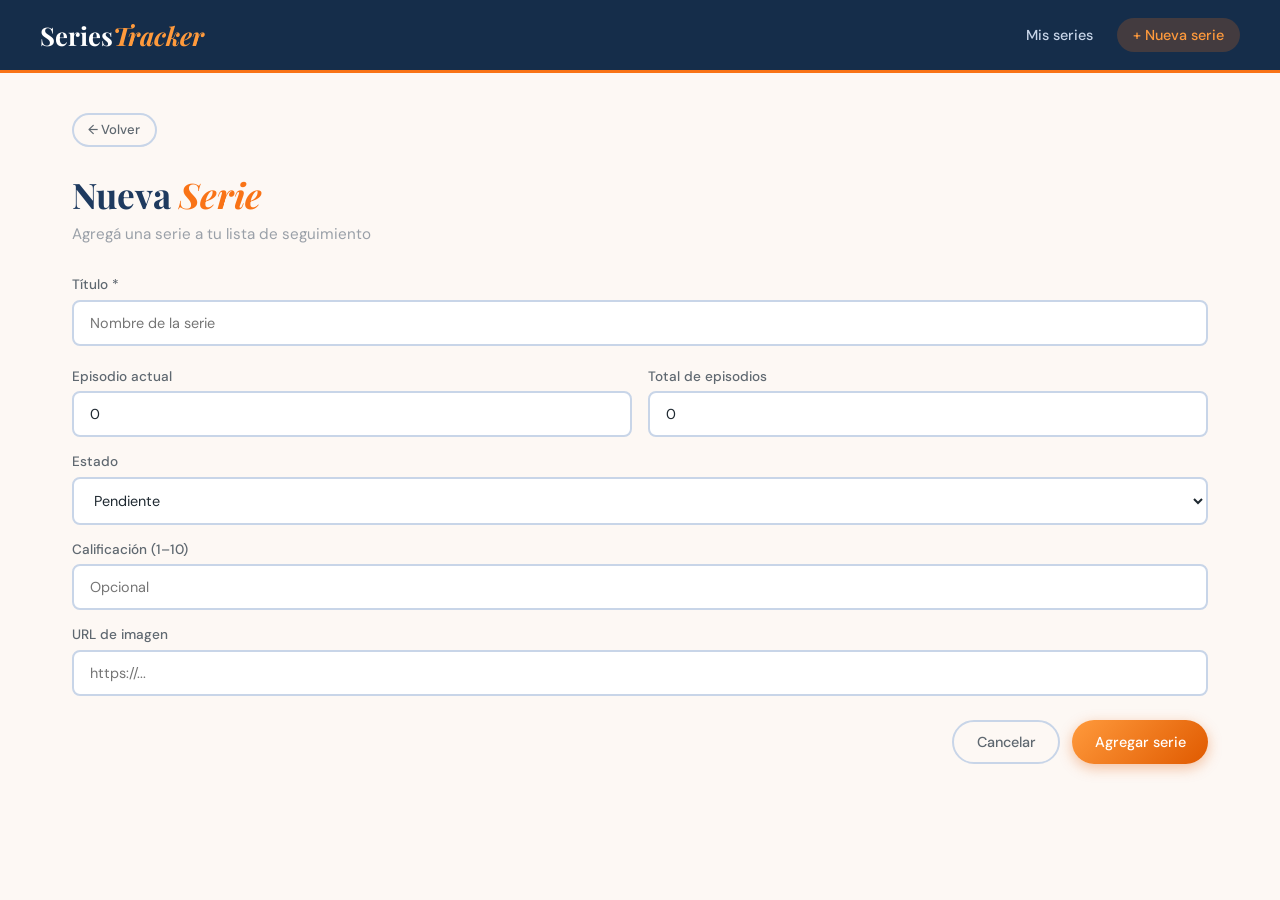
==== crear.html @ 0eeaacb4 "Se añade la vista para crear una nueva serie (aun no funcional)." ====
<!DOCTYPE html>
<html lang="es">
<head>
  <meta charset="UTF-8">
  <meta name="viewport" content="width=device-width, initial-scale=1.0">
  <title>Nueva serie — Series Tracker</title>
  <link rel="preconnect" href="https://fonts.googleapis.com">
  <link href="https://fonts.googleapis.com/css2?family=Playfair+Display:ital,wght@0,700;1,400&family=DM+Sans:wght@300;400;500&display=swap" rel="stylesheet">
  <link rel="stylesheet" href="css/styles.css">
</head>
<body>

  <header class="header">
    <div class="header-inner">
      <a href="index.html" class="logo">Series<span>Tracker</span></a>
      <nav class="nav">
        <a href="index.html">Mis series</a>
        <a href="crear.html" class="active">+ Nueva serie</a>
      </nav>
    </div>
  </header>

  <main class="main">

    <a href="index.html" class="btn btn-ghost btn-sm" style="margin-bottom:1.5rem;display:inline-flex">← Volver</a>

    <h1 class="page-title">Nueva <em>Serie</em></h1>
    <p class="page-subtitle">Agregá una serie a tu lista de seguimiento</p>

    <div class="page-card">
      <form id="crear-form">

        <div class="form-group">
          <label class="form-label">Título *</label>
          <input class="form-input" id="titulo" type="text" placeholder="Nombre de la serie">
          <span class="form-error" id="titulo-error"></span>
        </div>

        <div class="form-row">
          <div class="form-group">
            <label class="form-label">Episodio actual</label>
            <input class="form-input" id="episodio-actual" type="number" min="0" value="0">
          </div>
          <div class="form-group">
            <label class="form-label">Total de episodios</label>
            <input class="form-input" id="total-episodios" type="number" min="0" value="0">
          </div>
        </div>

        <div class="form-group">
          <label class="form-label">Estado</label>
          <select class="form-select" id="estado">
            <option value="pendiente">Pendiente</option>
            <option value="viendo">Viendo</option>
            <option value="completada">Completada</option>
          </select>
        </div>

        <div class="form-group">
          <label class="form-label">Calificación (1–10)</label>
          <input class="form-input" id="calificacion" type="number" min="1" max="10" step="0.1" placeholder="Opcional">
        </div>

        <div class="form-group">
          <label class="form-label">URL de imagen</label>
          <input class="form-input" id="imagen" type="url" placeholder="https://...">
          <div id="imagen-preview" style="margin-top:0.75rem;display:none">
            <img id="imagen-preview-img" src="" alt="Preview" style="width:100%;max-height:200px;object-fit:cover;border-radius:8px;border:2px solid var(--navy-100)">
          </div>
        </div>

        <div class="form-actions">
          <a href="index.html" class="btn btn-ghost">Cancelar</a>
          <button type="submit" class="btn btn-primary">Agregar serie</button>
        </div>

      </form>
    </div>

  </main>

  <div class="toast-container" id="toast-container"></div>

  <script src="js/api.js"></script>
  <script src="js/crear.js"></script>
</body>
</html>
---- css/styles.css ----
@import url('https://fonts.googleapis.com/css2?family=Playfair+Display:ital,wght@0,700;1,400&family=DM+Sans:wght@300;400;500&display=swap');

/* ── Variables ── */
:root {
  --orange-50:  #fff4ed;
  --orange-100: #ffe0c2;
  --orange-200: #ffbf80;
  --orange-300: #ff9a3c;
  --orange-400: #f97316;
  --orange-500: #e05a00;
  --orange-600: #b84500;

  --navy-50:  #eef2f8;
  --navy-100: #c8d5e8;
  --navy-200: #91aad1;
  --navy-300: #5a7fb8;
  --navy-400: #1e3a5f;
  --navy-500: #152d4a;
  --navy-600: #0d1e33;

  --cream:    #fdf8f4;
  --white:    #ffffff;
  --gray-400: #9aa0a8;
  --gray-600: #5f6870;
  --gray-800: #1e2830;

  --shadow-sm: 0 2px 8px rgba(30, 58, 95, 0.08);
  --radius:    16px;
  --radius-sm: 8px;
  --transition: 0.25s cubic-bezier(0.4, 0, 0.2, 1);
}

/* ── Reset mínimo ── */
*, *::before, *::after { box-sizing: border-box; margin: 0; padding: 0; }

body {
  font-family: 'DM Sans', sans-serif;
  background: var(--cream);
  color: var(--gray-800);
  min-height: 100vh;
}

/* ── Header ── */
.header {
  background: var(--navy-500);
  border-bottom: 3px solid var(--orange-400);
  padding: 0 2rem;
}

.header-inner {
  max-width: 1200px;
  margin: 0 auto;
  display: flex;
  align-items: center;
  justify-content: space-between;
  height: 70px;
}

.logo {
  font-family: 'Playfair Display', serif;
  font-size: 1.6rem;
  font-weight: 700;
  color: var(--white);
  text-decoration: none;
}

.logo span { font-style: italic; color: var(--orange-300); }

.nav { display: flex; gap: 0.5rem; }

.nav a {
  font-size: 0.9rem;
  font-weight: 500;
  color: var(--navy-100);
  text-decoration: none;
  padding: 0.5rem 1rem;
  border-radius: 999px;
  transition: background var(--transition), color var(--transition);
}

.nav a:hover, .nav a.active {
  background: rgba(249, 115, 22, 0.2);
  color: var(--orange-300);
}

/* ── Main ── */
.main {
  max-width: 1200px;
  margin: 0 auto;
  padding: 2.5rem 2rem;
}

.page-title {
  font-family: 'Playfair Display', serif;
  font-size: 2.2rem;
  font-weight: 700;
  margin-bottom: 0.4rem;
  color: var(--navy-400);
}

.page-title em { font-style: italic; color: var(--orange-400); }

.page-subtitle {
  font-size: 0.95rem;
  color: var(--gray-400);
  margin-bottom: 2rem;
}

/* ── Botones ── */
.btn {
  display: inline-flex;
  align-items: center;
  gap: 0.4rem;
  padding: 0.7rem 1.4rem;
  border-radius: 999px;
  font-family: 'DM Sans', sans-serif;
  font-size: 0.9rem;
  font-weight: 500;
  cursor: pointer;
  border: none;
  text-decoration: none;
  transition: transform var(--transition), box-shadow var(--transition);
}

.btn-primary {
  background: linear-gradient(135deg, var(--orange-300), var(--orange-500));
  color: var(--white);
  box-shadow: 0 4px 14px rgba(224, 90, 0, 0.35);
}

.btn-secondary {
  background: var(--orange-50);
  color: var(--orange-500);
  border: 2px solid var(--orange-100);
}

.btn-ghost {
  background: transparent;
  color: var(--gray-600);
  border: 2px solid var(--navy-100);
}

.btn-danger {
  background: #fff0f0;
  color: #e05555;
  border: 2px solid #ffd0d0;
}

.btn-sm { padding: 0.4rem 0.9rem; font-size: 0.82rem; }

/* ── Badges de estado ── */
.estado-badge {
  padding: 0.25rem 0.75rem;
  border-radius: 999px;
  font-size: 0.75rem;
  font-weight: 500;
}

.estado-viendo     { background: rgba(249, 115, 22, 0.15); color: #b84500; }
.estado-completada { background: rgba(30, 58, 95, 0.12);   color: #152d4a; }
.estado-pendiente  { background: rgba(154, 160, 168, 0.2); color: #5f6870; }

/* ── Search input ── */
.search-wrapper { position: relative; }

.search-wrapper svg {
  position: absolute;
  left: 14px;
  top: 50%;
  transform: translateY(-50%);
  color: var(--gray-400);
  pointer-events: none;
}

.search-input {
  width: 100%;
  padding: 0.7rem 1rem 0.7rem 2.8rem;
  border: 2px solid var(--navy-100);
  border-radius: 999px;
  font-family: 'DM Sans', sans-serif;
  font-size: 0.9rem;
  background: var(--white);
  color: var(--gray-800);
  outline: none;
  transition: border-color var(--transition);
}

.search-input:focus { border-color: var(--orange-300); }

/* ── Card demo ── */
.card-title {
  font-family: 'Playfair Display', serif;
  font-size: 1.1rem;
  font-weight: 700;
  color: var(--navy-400);
}

.progress-bar {
  height: 8px;
  background: var(--navy-100);
  border-radius: 999px;
  overflow: hidden;
}

.progress-fill {
  height: 100%;
  border-radius: 999px;
  background: linear-gradient(90deg, var(--orange-300), var(--orange-500));
}

/* ── Toolbar ── */
.toolbar {
  display: flex;
  gap: 1rem;
  align-items: center;
  flex-wrap: wrap;
  margin-bottom: 2rem;
}

.select-input {
  padding: 0.7rem 1rem;
  border: 2px solid var(--navy-100);
  border-radius: 999px;
  font-family: 'DM Sans', sans-serif;
  font-size: 0.9rem;
  background: var(--white);
  color: var(--gray-800);
  cursor: pointer;
  outline: none;
  transition: border-color var(--transition);
}

.select-input:focus { border-color: var(--orange-300); }

/* ── Cards grid ── */
.cards-grid {
  display: grid;
  grid-template-columns: repeat(auto-fill, minmax(280px, 1fr));
  gap: 1.5rem;
}

/* ── Serie card ── */
.serie-card {
  background: var(--white);
  border-radius: var(--radius);
  border: 2px solid var(--navy-100);
  box-shadow: var(--shadow-sm);
  overflow: hidden;
  display: flex;
  flex-direction: column;
  transition: transform var(--transition), box-shadow var(--transition);
  animation: fadeUp 0.35s ease both;
}

.serie-card:hover {
  transform: translateY(-4px);
  box-shadow: 0 8px 24px rgba(30, 58, 95, 0.14);
}

@keyframes fadeUp {
  from { opacity: 0; transform: translateY(16px); }
  to   { opacity: 1; transform: translateY(0); }
}

.card-image {
  width: 100%;
  height: 180px;
  position: relative;
  overflow: hidden;
  background: var(--navy-50);
}

.card-image img {
  width: 100%;
  height: 100%;
  object-fit: cover;
}

.card-img-placeholder {
  width: 100%;
  height: 100%;
  display: flex;
  align-items: center;
  justify-content: center;
  font-size: 3.5rem;
  background: linear-gradient(135deg, var(--navy-50), var(--navy-100));
}

.estado-badge {
  position: absolute;
  top: 10px;
  right: 10px;
}

.card-body {
  padding: 1.1rem;
  flex: 1;
  display: flex;
  flex-direction: column;
  gap: 0.7rem;
}

/* ── Progress ── */
.progress-section { display: flex; flex-direction: column; gap: 0.3rem; }

.progress-label {
  display: flex;
  justify-content: space-between;
  font-size: 0.78rem;
  color: var(--gray-400);
}

/* ── Episodio controls ── */
.episodio-controls {
  display: flex;
  align-items: center;
  gap: 0.5rem;
}

.episodio-controls span {
  font-size: 0.82rem;
  color: var(--gray-400);
  flex: 1;
  text-align: center;
}

.card-rating {
  font-size: 0.85rem;
  color: var(--gray-400);
}

/* ── Card footer ── */
.card-footer {
  padding: 0.8rem 1.1rem;
  border-top: 2px solid var(--navy-50);
  display: flex;
  gap: 0.5rem;
  justify-content: flex-end;
}

/* ── Empty state ── */
.empty-state {
  text-align: center;
  padding: 5rem 2rem;
  color: var(--gray-400);
  grid-column: 1 / -1;
}

.empty-state .icon { font-size: 4rem; margin-bottom: 1rem; }
.empty-state p { font-size: 1rem; margin-bottom: 1.5rem; }

/* ── Paginación ── */
.pagination {
  display: flex;
  align-items: center;
  justify-content: center;
  gap: 0.5rem;
  margin-top: 2.5rem;
}

.page-btn {
  width: 38px;
  height: 38px;
  border-radius: 50%;
  border: 2px solid var(--navy-100);
  background: var(--white);
  color: var(--gray-600);
  font-family: 'DM Sans', sans-serif;
  font-size: 0.9rem;
  cursor: pointer;
  display: flex;
  align-items: center;
  justify-content: center;
  transition: all var(--transition);
}

.page-btn:hover { background: var(--navy-50); color: var(--navy-400); border-color: var(--navy-300); }
.page-btn.active { background: var(--navy-400); color: var(--white); border-color: var(--navy-400); }
.page-btn:disabled { opacity: 0.4; cursor: not-allowed; }

/* ── Modal ── */
.modal-overlay {
  position: fixed;
  inset: 0;
  background: rgba(21, 45, 74, 0.5);
  backdrop-filter: blur(4px);
  z-index: 200;
  display: flex;
  align-items: center;
  justify-content: center;
  padding: 1rem;
  opacity: 0;
  pointer-events: none;
  transition: opacity var(--transition);
}

.modal-overlay.open {
  opacity: 1;
  pointer-events: all;
}

.modal {
  background: var(--white);
  border-radius: var(--radius);
  border: 2px solid var(--navy-100);
  box-shadow: 0 16px 48px rgba(21, 45, 74, 0.2);
  width: 100%;
  max-width: 500px;
  max-height: 90vh;
  overflow-y: auto;
  transform: translateY(20px);
  transition: transform var(--transition);
}

.modal-overlay.open .modal { transform: translateY(0); }

.modal-header {
  padding: 1.5rem 1.5rem 0;
  display: flex;
  align-items: center;
  justify-content: space-between;
}

.modal-title {
  font-family: 'Playfair Display', serif;
  font-size: 1.4rem;
  font-weight: 700;
  color: var(--navy-400);
}

.modal-close {
  background: var(--navy-50);
  border: none;
  color: var(--gray-600);
  width: 34px;
  height: 34px;
  border-radius: 50%;
  cursor: pointer;
  font-size: 1rem;
  display: flex;
  align-items: center;
  justify-content: center;
  transition: background var(--transition);
}

.modal-close:hover { background: var(--navy-100); color: var(--navy-400); }

.modal-body { padding: 1.5rem; }

/* ── Formularios ── */
.form-group { display: flex; flex-direction: column; gap: 0.4rem; margin-bottom: 1rem; }

.form-label { font-size: 0.85rem; font-weight: 500; color: var(--gray-600); }

.form-input, .form-select {
  padding: 0.75rem 1rem;
  border: 2px solid var(--navy-100);
  border-radius: var(--radius-sm);
  font-family: 'DM Sans', sans-serif;
  font-size: 0.9rem;
  color: var(--gray-800);
  background: var(--white);
  outline: none;
  transition: border-color var(--transition), box-shadow var(--transition);
  width: 100%;
}

.form-input:focus, .form-select:focus {
  border-color: var(--orange-300);
  box-shadow: 0 0 0 4px rgba(249, 115, 22, 0.1);
}

.form-row { display: grid; grid-template-columns: 1fr 1fr; gap: 1rem; }

.form-error { font-size: 0.8rem; color: #e05555; }

.form-actions {
  display: flex;
  gap: 0.75rem;
  justify-content: flex-end;
  margin-top: 1.5rem;
}

/* ── Toasts ── */
.toast-container {
  position: fixed;
  bottom: 1.5rem;
  right: 1.5rem;
  z-index: 999;
  display: flex;
  flex-direction: column;
  gap: 0.5rem;
}

.toast {
  background: var(--white);
  border: 2px solid var(--navy-100);
  border-radius: var(--radius-sm);
  padding: 0.8rem 1.2rem;
  font-size: 0.88rem;
  color: var(--gray-800);
  box-shadow: 0 8px 24px rgba(30, 58, 95, 0.14);
  animation: slideIn 0.3s ease;
}

.toast.success { border-color: #b8f0cc; background: #f0fff5; color: #1a6b35; }
.toast.error   { border-color: #ffd0d0; background: #fff5f5; color: #b03030; }

@keyframes slideIn {
  from { opacity: 0; transform: translateX(20px); }
  to   { opacity: 1; transform: translateX(0); }
}
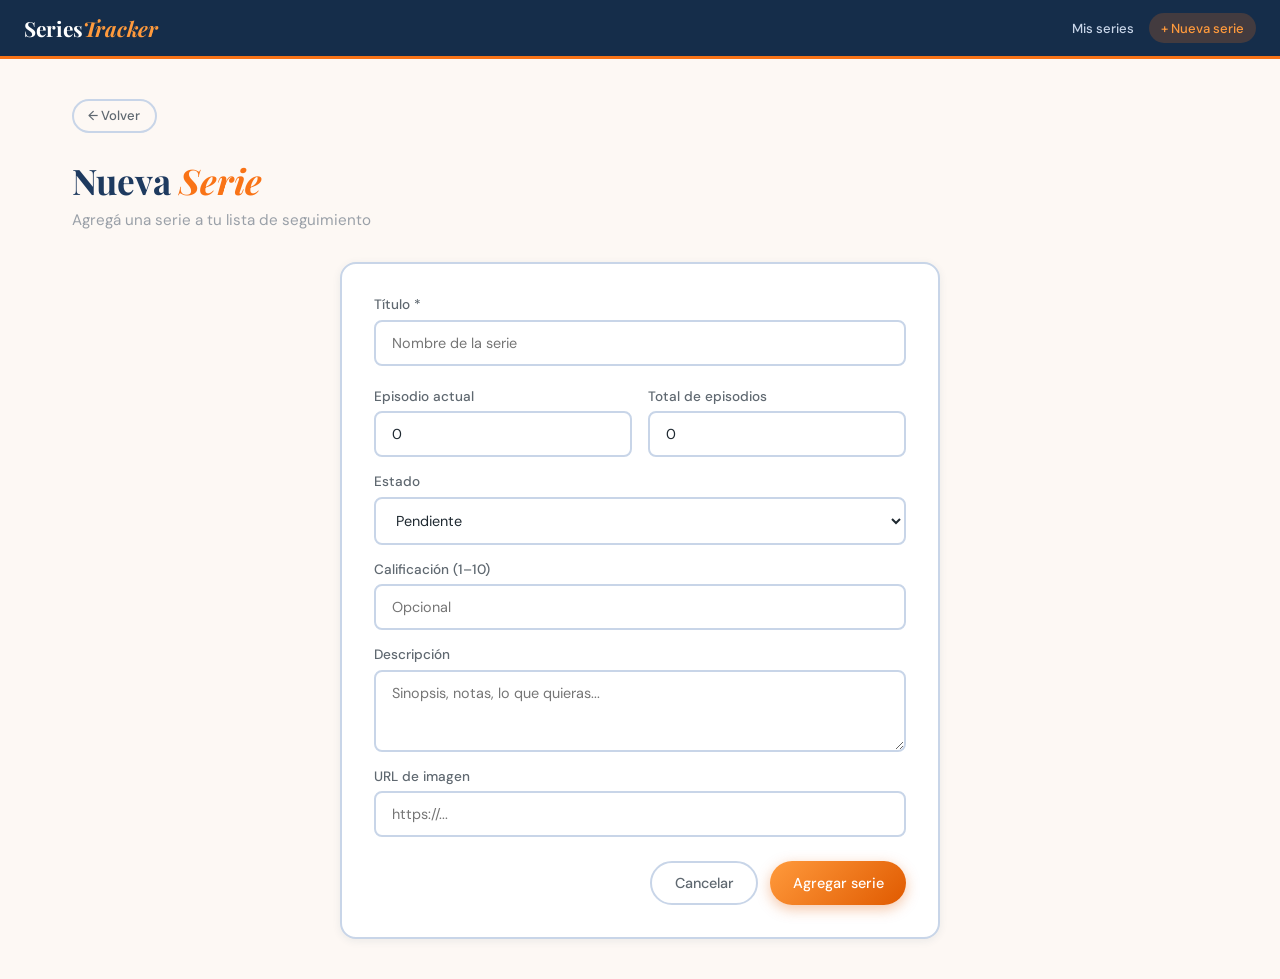
==== commit 887ad363: "Se agrega la descripción a las series." ====
--- a/crear.html
+++ b/crear.html
@@ -62,6 +62,11 @@
         </div>
 
         <div class="form-group">
+          <label class="form-label">Descripción</label>
+          <textarea class="form-input" id="descripcion" rows="3" placeholder="Sinopsis, notas, lo que quieras..." style="resize:vertical"></textarea>
+        </div>
+
+        <div class="form-group">
           <label class="form-label">URL de imagen</label>
           <input class="form-input" id="imagen" type="url" placeholder="https://...">
           <div id="imagen-preview" style="margin-top:0.75rem;display:none">
--- a/css/styles.css
+++ b/css/styles.css
@@ -1,6 +1,5 @@
 @import url('https://fonts.googleapis.com/css2?family=Playfair+Display:ital,wght@0,700;1,400&family=DM+Sans:wght@300;400;500&display=swap');
 
-/* ── Variables ── */
 :root {
   --orange-50:  #fff4ed;
   --orange-100: #ffe0c2;
@@ -30,51 +29,58 @@
   --transition: 0.25s cubic-bezier(0.4, 0, 0.2, 1);
 }
 
-/* ── Reset mínimo ── */
 *, *::before, *::after { box-sizing: border-box; margin: 0; padding: 0; }
+
+html { overflow-x: hidden; }
 
 body {
   font-family: 'DM Sans', sans-serif;
   background: var(--cream);
   color: var(--gray-800);
   min-height: 100vh;
+  overflow-x: hidden;
 }
 
 /* ── Header ── */
 .header {
   background: var(--navy-500);
   border-bottom: 3px solid var(--orange-400);
-  padding: 0 2rem;
+  width: 100vw;
+  box-sizing: border-box;
+  padding: 0 1.5rem;
 }
 
 .header-inner {
-  max-width: 1200px;
-  margin: 0 auto;
   display: flex;
   align-items: center;
   justify-content: space-between;
-  height: 70px;
+  height: 56px;
+  gap: 1rem;
+  width: 100%;
 }
 
 .logo {
   font-family: 'Playfair Display', serif;
-  font-size: 1.6rem;
+  font-size: 1.3rem;
   font-weight: 700;
   color: var(--white);
   text-decoration: none;
+  white-space: nowrap;
+  flex-shrink: 0;
 }
 
 .logo span { font-style: italic; color: var(--orange-300); }
 
-.nav { display: flex; gap: 0.5rem; }
+.nav { display: flex; gap: 0.2rem; flex-shrink: 0; }
 
 .nav a {
-  font-size: 0.9rem;
+  font-size: 0.82rem;
   font-weight: 500;
   color: var(--navy-100);
   text-decoration: none;
-  padding: 0.5rem 1rem;
+  padding: 0.4rem 0.75rem;
   border-radius: 999px;
+  white-space: nowrap;
   transition: background var(--transition), color var(--transition);
 }
 
@@ -90,20 +96,34 @@
   padding: 2.5rem 2rem;
 }
 
-.page-title {
-  font-family: 'Playfair Display', serif;
-  font-size: 2.2rem;
-  font-weight: 700;
-  margin-bottom: 0.4rem;
-  color: var(--navy-400);
-}
-
-.page-title em { font-style: italic; color: var(--orange-400); }
-
-.page-subtitle {
+/* ── Page header row: descripción a la izquierda, count a la derecha ── */
+.page-header-row {
+  display: flex;
+  align-items: baseline;
+  justify-content: space-between;
+  gap: 2rem;
+  margin-bottom: 2rem;
+  width: 100%;
+}
+
+.page-description {
   font-size: 0.95rem;
   color: var(--gray-400);
-  margin-bottom: 2rem;
+  line-height: 1.55;
+  flex: 1;
+}
+
+.page-description em {
+  font-style: italic;
+  color: var(--orange-400);
+  font-weight: 500;
+}
+
+.page-count {
+  font-size: 0.88rem;
+  color: var(--gray-400);
+  white-space: nowrap;
+  flex-shrink: 0;
 }
 
 /* ── Botones ── */
@@ -150,17 +170,31 @@
 
 /* ── Badges de estado ── */
 .estado-badge {
-  padding: 0.25rem 0.75rem;
+  padding: 0.28rem 0.85rem;
   border-radius: 999px;
   font-size: 0.75rem;
-  font-weight: 500;
-}
-
-.estado-viendo     { background: rgba(249, 115, 22, 0.15); color: #b84500; }
-.estado-completada { background: rgba(30, 58, 95, 0.12);   color: #152d4a; }
-.estado-pendiente  { background: rgba(154, 160, 168, 0.2); color: #5f6870; }
-
-/* ── Search input ── */
+  font-weight: 600;
+  letter-spacing: 0.02em;
+  text-transform: capitalize;
+}
+
+.estado-viendo {
+  background: linear-gradient(135deg, var(--orange-300), var(--orange-500));
+  color: #fff;
+}
+
+.estado-completada {
+  background: var(--navy-500);
+  color: var(--orange-200);
+}
+
+.estado-pendiente {
+  background: var(--orange-50);
+  color: var(--orange-600);
+  border: 1.5px solid var(--orange-200);
+}
+
+/* ── Search ── */
 .search-wrapper { position: relative; }
 
 .search-wrapper svg {
@@ -187,14 +221,38 @@
 
 .search-input:focus { border-color: var(--orange-300); }
 
-/* ── Card demo ── */
-.card-title {
-  font-family: 'Playfair Display', serif;
-  font-size: 1.1rem;
-  font-weight: 700;
-  color: var(--navy-400);
-}
-
+/* ── Toolbar ── */
+.toolbar {
+  display: flex;
+  gap: 1rem;
+  align-items: center;
+  flex-wrap: wrap;
+  margin-bottom: 2rem;
+}
+
+/* Selects — custom arrow, appearance:none para que el border-radius funcione */
+.select-input {
+  padding: 0.68rem 2.6rem 0.68rem 1.1rem;
+  min-width: 175px;
+  border: 2px solid var(--navy-100);
+  border-radius: 999px;
+  font-family: 'DM Sans', sans-serif;
+  font-size: 0.9rem;
+  background-color: var(--white);
+  background-image: url("data:image/svg+xml,%3Csvg xmlns='http://www.w3.org/2000/svg' width='12' height='8' viewBox='0 0 12 8'%3E%3Cpath d='M1 1l5 5 5-5' stroke='%239aa0a8' stroke-width='1.8' fill='none' stroke-linecap='round' stroke-linejoin='round'/%3E%3C/svg%3E");
+  background-repeat: no-repeat;
+  background-position: right 1rem center;
+  color: var(--gray-800);
+  cursor: pointer;
+  outline: none;
+  transition: border-color var(--transition);
+  appearance: none;
+  -webkit-appearance: none;
+}
+
+.select-input:focus { border-color: var(--orange-300); }
+
+/* ── Progress ── */
 .progress-bar {
   height: 8px;
   background: var(--navy-100);
@@ -207,30 +265,6 @@
   border-radius: 999px;
   background: linear-gradient(90deg, var(--orange-300), var(--orange-500));
 }
-
-/* ── Toolbar ── */
-.toolbar {
-  display: flex;
-  gap: 1rem;
-  align-items: center;
-  flex-wrap: wrap;
-  margin-bottom: 2rem;
-}
-
-.select-input {
-  padding: 0.7rem 1rem;
-  border: 2px solid var(--navy-100);
-  border-radius: 999px;
-  font-family: 'DM Sans', sans-serif;
-  font-size: 0.9rem;
-  background: var(--white);
-  color: var(--gray-800);
-  cursor: pointer;
-  outline: none;
-  transition: border-color var(--transition);
-}
-
-.select-input:focus { border-color: var(--orange-300); }
 
 /* ── Cards grid ── */
 .cards-grid {
@@ -300,7 +334,13 @@
   gap: 0.7rem;
 }
 
-/* ── Progress ── */
+.card-title {
+  font-family: 'Playfair Display', serif;
+  font-size: 1.1rem;
+  font-weight: 700;
+  color: var(--navy-400);
+}
+
 .progress-section { display: flex; flex-direction: column; gap: 0.3rem; }
 
 .progress-label {
@@ -310,7 +350,6 @@
   color: var(--gray-400);
 }
 
-/* ── Episodio controls ── */
 .episodio-controls {
   display: flex;
   align-items: center;
@@ -329,7 +368,6 @@
   color: var(--gray-400);
 }
 
-/* ── Card footer ── */
 .card-footer {
   padding: 0.8rem 1.1rem;
   border-top: 2px solid var(--navy-50);
@@ -348,6 +386,7 @@
 
 .empty-state .icon { font-size: 4rem; margin-bottom: 1rem; }
 .empty-state p { font-size: 1rem; margin-bottom: 1.5rem; }
+.empty-state strong { color: var(--navy-400); }
 
 /* ── Paginación ── */
 .pagination {
@@ -394,10 +433,7 @@
   transition: opacity var(--transition);
 }
 
-.modal-overlay.open {
-  opacity: 1;
-  pointer-events: all;
-}
+.modal-overlay.open { opacity: 1; pointer-events: all; }
 
 .modal {
   background: var(--white);
@@ -447,9 +483,8 @@
 
 .modal-body { padding: 1.5rem; }
 
-/* ── Formularios ── */
+/* ── Forms ── */
 .form-group { display: flex; flex-direction: column; gap: 0.4rem; margin-bottom: 1rem; }
-
 .form-label { font-size: 0.85rem; font-weight: 500; color: var(--gray-600); }
 
 .form-input, .form-select {
@@ -471,7 +506,6 @@
 }
 
 .form-row { display: grid; grid-template-columns: 1fr 1fr; gap: 1rem; }
-
 .form-error { font-size: 0.8rem; color: #e05555; }
 
 .form-actions {
@@ -509,4 +543,178 @@
 @keyframes slideIn {
   from { opacity: 0; transform: translateX(20px); }
   to   { opacity: 1; transform: translateX(0); }
+}
+
+/* ── Page card (crear) ── */
+.page-card {
+  background: var(--white);
+  border: 2px solid var(--navy-100);
+  border-radius: var(--radius);
+  padding: 2rem;
+  box-shadow: var(--shadow-sm);
+  max-width: 600px;
+  margin: 0 auto;
+}
+
+/* ── Crear / página interna: título de página ── */
+.page-title {
+  font-family: 'Playfair Display', serif;
+  font-size: 2.2rem;
+  font-weight: 700;
+  margin-bottom: 0.4rem;
+  color: var(--navy-400);
+}
+.page-title em { font-style: italic; color: var(--orange-400); }
+.page-subtitle { font-size: 0.95rem; color: var(--gray-400); margin-bottom: 2rem; }
+
+/* ── Detalle hero ── */
+.detalle-hero {
+  display: grid;
+  grid-template-columns: 220px 1fr;
+  gap: 2rem;
+  background: var(--white);
+  border: 2px solid var(--navy-100);
+  border-radius: var(--radius);
+  padding: 1.75rem;
+  box-shadow: var(--shadow-sm);
+  margin-bottom: 1.5rem;
+}
+
+.detalle-poster {
+  width: 220px;
+  height: 300px;
+  object-fit: cover;
+  border-radius: var(--radius-sm);
+}
+
+.detalle-poster-placeholder {
+  width: 220px;
+  height: 300px;
+  border-radius: var(--radius-sm);
+  background: linear-gradient(135deg, var(--navy-50), var(--navy-100));
+  display: flex;
+  align-items: center;
+  justify-content: center;
+  font-size: 4rem;
+}
+
+.detalle-info {
+  display: flex;
+  flex-direction: column;
+  gap: 0.9rem;
+}
+
+.detalle-titulo {
+  font-family: 'Playfair Display', serif;
+  font-size: 2rem;
+  font-weight: 700;
+  color: var(--navy-400);
+  line-height: 1.2;
+}
+
+.detalle-meta { display: flex; flex-wrap: wrap; gap: 0.5rem; }
+
+.meta-chip {
+  padding: 0.3rem 0.85rem;
+  border-radius: 999px;
+  font-size: 0.8rem;
+  font-weight: 500;
+  background: var(--navy-50);
+  color: var(--navy-400);
+  border: 1px solid var(--navy-100);
+}
+
+.meta-chip.orange {
+  background: var(--orange-50);
+  color: var(--orange-500);
+  border-color: var(--orange-100);
+}
+
+/* ── Detalle controles ── */
+.detalle-controles {
+  background: var(--white);
+  border: 2px solid var(--navy-100);
+  border-radius: var(--radius);
+  padding: 1.5rem;
+  box-shadow: var(--shadow-sm);
+  margin-bottom: 1.5rem;
+}
+
+/* ── Ratings ── */
+.ratings-section {
+  background: var(--white);
+  border: 2px solid var(--navy-100);
+  border-radius: var(--radius);
+  padding: 1.5rem;
+  box-shadow: var(--shadow-sm);
+}
+
+.ratings-section h2 {
+  font-family: 'Playfair Display', serif;
+  font-size: 1.4rem;
+  color: var(--navy-400);
+  margin-bottom: 1.25rem;
+}
+
+.rating-summary {
+  display: flex;
+  align-items: center;
+  gap: 1rem;
+  margin-bottom: 1.5rem;
+  padding: 1rem 1.25rem;
+  background: var(--navy-50);
+  border-radius: var(--radius-sm);
+  border: 1px solid var(--navy-100);
+}
+
+.rating-big {
+  font-family: 'Playfair Display', serif;
+  font-size: 3rem;
+  font-weight: 700;
+  color: var(--orange-400);
+  line-height: 1;
+}
+
+.rating-item {
+  display: flex;
+  align-items: flex-start;
+  justify-content: space-between;
+  gap: 0.75rem;
+  padding: 0.85rem 0;
+  border-bottom: 1px solid var(--navy-50);
+}
+
+.rating-item:last-child { border-bottom: none; }
+
+.rating-item-score {
+  font-weight: 700;
+  color: var(--orange-500);
+  font-size: 1.1rem;
+  min-width: 36px;
+}
+
+.rating-item-comment { font-size: 0.9rem; color: var(--gray-600); flex: 1; }
+
+.rating-item-right {
+  display: flex;
+  flex-direction: column;
+  align-items: flex-end;
+  gap: 0.3rem;
+}
+
+.rating-item-date {
+  font-size: 0.75rem;
+  color: var(--gray-400);
+  white-space: nowrap;
+}
+
+/* ── Responsive ── */
+@media (max-width: 640px) {
+  .main { padding: 1.5rem 1rem; }
+  .page-header-row { flex-direction: column; gap: 0.5rem; }
+  .toolbar { flex-direction: column; align-items: stretch; }
+  .form-row { grid-template-columns: 1fr; }
+  .detalle-hero { grid-template-columns: 1fr; }
+  .detalle-poster, .detalle-poster-placeholder { width: 100%; height: 220px; }
+  .select-input { min-width: unset; width: 100%; }
 }
